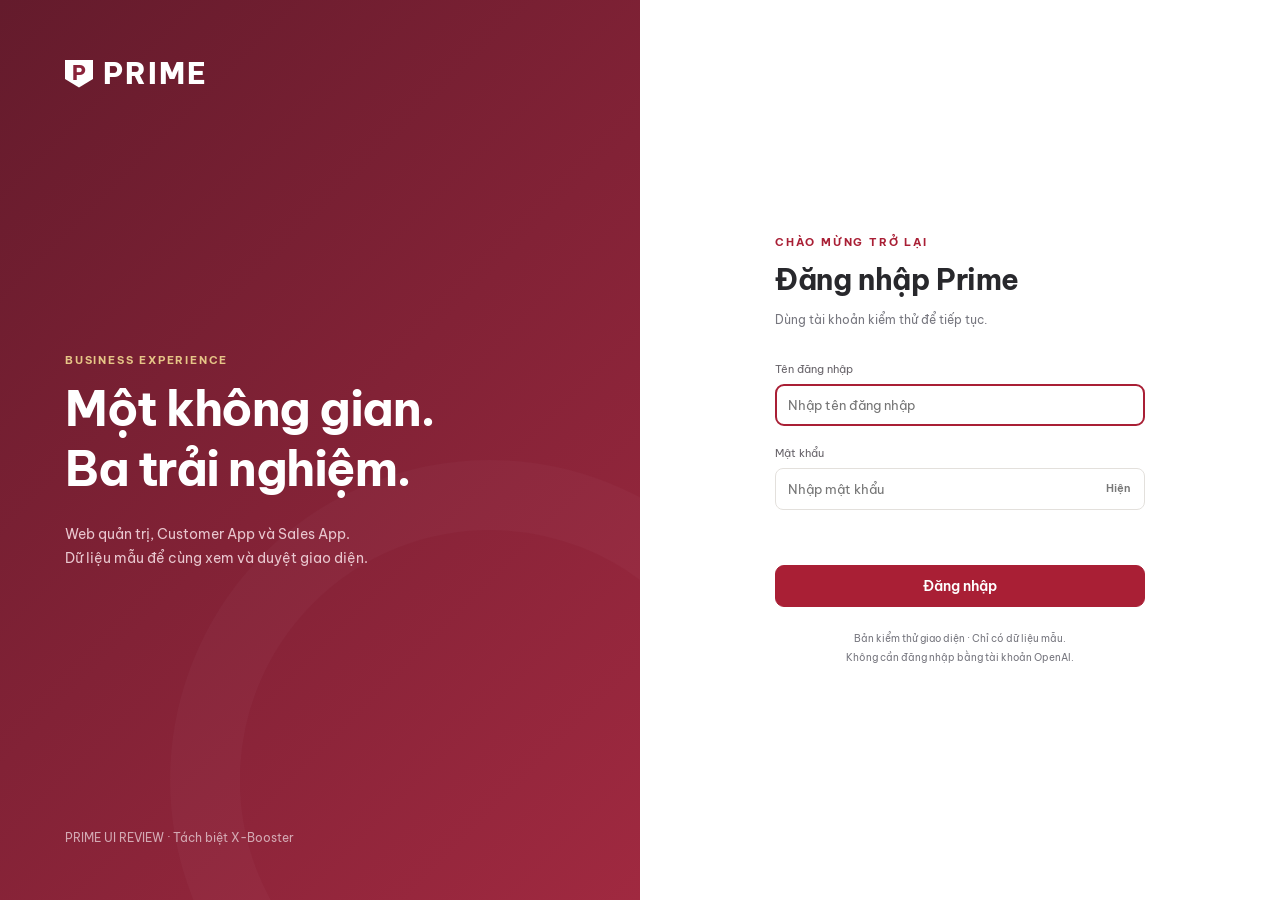
==== docs/index.html @ 3dc400ff "Add Prime Web, Customer and Sales UI with test login for static hosting" ====
<!doctype html><html lang="vi"><head><meta charset="utf-8"><meta name="viewport" content="width=device-width,initial-scale=1"><meta name="theme-color" content="#891829"><title>Prime · Duyệt giao diện</title><link rel="stylesheet" href="style.css"></head><body><div id="root"></div><div id="toast" role="status" aria-live="polite"></div><dialog id="modal"><div id="modal-content"></div></dialog><script type="module" src="auth.js"></script></body></html>
---- docs/style.css ----
@import url('https://fonts.googleapis.com/css2?family=Be+Vietnam+Pro:wght@400;450;500;550;600;650;700;750;800&display=swap');
:root{--red:#a91f35;--wine:#701c2d;--gold:#c29846;--ink:#28282c;--muted:#77777f;--line:#e9e7e6;--bg:#f6f5f3;--green:#28785f}*{box-sizing:border-box}body{margin:0;background:var(--bg);color:var(--ink);font:14px 'Be Vietnam Pro',sans-serif}button,input,select,textarea{font:inherit}button,a,input,select,textarea{outline-color:var(--red)}button{cursor:pointer}button{border:1px solid var(--line);background:white;color:inherit;border-radius:9px;padding:11px 16px;font-weight:550}button:hover{border-color:#c2a49d;background:#fcfaf8}button:disabled{cursor:default;opacity:.45}button.primary{background:var(--red);color:white;border-color:var(--red)}button.primary:hover{background:var(--wine)}button.ghost{border:0;background:transparent}button.icon{padding:10px;display:grid;place-items:center}svg.icon{width:19px;height:19px;stroke:currentColor;fill:none;stroke-width:1.7;stroke-linecap:round;stroke-linejoin:round;flex-shrink:0}h1,h2,h3,p{margin:0}h1{font-size:29px;letter-spacing:-1px;line-height:1.3}h2{font-size:18px;letter-spacing:-.4px}h3{font-size:15px}p{line-height:1.7;color:var(--muted)}small,.small{font-size:12px;color:var(--muted)}.eyebrow{font-size:11px;letter-spacing:1.8px;font-weight:700;text-transform:uppercase;color:var(--red);margin-bottom:9px}.shell{min-height:100vh;padding-left:232px}.sidebar{position:fixed;inset:0 auto 0 0;width:232px;background:white;border-right:1px solid var(--line);padding:28px 18px;z-index:20;display:flex;flex-direction:column;gap:8px}.brand{font-size:29px;font-weight:800;letter-spacing:2px;color:var(--red);display:flex;align-items:center;gap:10px}.brand-mark{width:28px;height:28px;background:var(--red);clip-path:polygon(0 0,100% 0,100% 70%,50% 100%,0 70%);color:white;font-size:20px;text-align:center;letter-spacing:0}.brand small{font-size:10px;letter-spacing:1px}.sidebar .suite{margin:27px 10px 10px;color:#a3a0a0;font-size:10px;letter-spacing:1.5px}.nav{display:flex;align-items:center;gap:12px;border:0;background:transparent;text-align:left;padding:13px 12px;font-size:12px;color:#69676b}.nav.active{background:#f9ecef;color:var(--red);font-weight:700}.side-foot{margin-top:auto;border-top:1px solid var(--line);padding:20px 8px 0;line-height:1.8}.side-foot span{display:inline-block;width:6px;height:6px;background:var(--gold);border-radius:100%;margin-right:5px}.topbar{height:78px;background:white;border-bottom:1px solid var(--line);display:flex;justify-content:space-between;align-items:center;padding:0 34px;gap:20px;position:sticky;top:0;z-index:10}.switcher{display:flex;background:#f3f1ee;border-radius:11px;padding:4px;gap:3px}.switcher button{border:0;background:transparent;padding:9px 15px;font-size:12px;display:flex;align-items:center;gap:8px}.switcher button.on{background:white;box-shadow:0 2px 8px #3020100a;color:var(--red)}.top-right{display:flex;gap:12px;align-items:center}.avatar{background:#f6ecec;border:1px solid #eadada;color:var(--wine);width:36px;height:36px;border-radius:50%;display:grid;place-items:center;font-size:12px;font-weight:700}.role{font-size:11px;color:var(--muted)}.content{max-width:1580px;padding:34px 38px 60px;margin:auto}.notice{font-size:11px;display:flex;align-items:center;gap:8px;padding:10px 14px;background:#faf4e8;border:1px solid #eee2c9;border-radius:8px;color:#806532;margin-bottom:26px}.heading{display:flex;justify-content:space-between;gap:20px;align-items:center;margin-bottom:26px}.heading p{margin-top:8px;font-size:12px}.actions{display:flex;align-items:center;gap:8px}.kpis{display:grid;grid-template-columns:repeat(4,minmax(0,1fr));gap:16px;margin-bottom:24px}.kpi{background:white;border:1px solid var(--line);border-radius:13px;padding:22px}.kpi .top{display:flex;justify-content:space-between;align-items:center;color:var(--muted);font-size:11px}.kpi .top svg{color:var(--gold)}.kpi strong{display:block;font-size:28px;letter-spacing:-1px;margin:16px 0 8px}.delta{font-size:11px;color:var(--green)}.grid{display:grid;grid-template-columns:1.55fr 1fr;gap:22px;margin-bottom:22px}.panel{border:1px solid var(--line);background:white;border-radius:14px;padding:24px;min-width:0;margin-bottom:22px}.grid>.panel{margin-bottom:0}.panel-head{display:flex;align-items:center;justify-content:space-between;gap:16px;margin-bottom:23px}.panel-head p{font-size:11px;margin-top:7px}.badge{display:inline-flex;font-size:10px;line-height:1.5;background:#faf2e1;color:#8b692d;padding:5px 9px;border-radius:5px;font-weight:550;white-space:nowrap}.badge.green{background:#edf7f1;color:var(--green)}.badge.red{background:#fbebee;color:var(--red)}.badge.gray{background:#f1f1f3;color:#71717a}.table-wrap{overflow:auto}table{width:100%;border-collapse:collapse;text-align:left;white-space:nowrap;font-size:12px}th{font-size:10px;font-weight:500;color:#8a8788;padding:14px 12px;border-bottom:1px solid var(--line);background:#faf9f7}td{padding:17px 12px;border-bottom:1px solid #f1efed}td small{display:block;margin-top:5px}td button{font-size:11px;padding:7px 11px}tbody tr:last-child td{border:0}.filters{display:flex;gap:10px;margin-bottom:20px;flex-wrap:wrap}.filters input{min-width:180px;flex:1}.filters select{min-width:150px}input,select,textarea{width:100%;border:1px solid #e3e0dc;border-radius:8px;background:white;padding:12px;color:var(--ink);min-width:0}textarea{min-height:85px;resize:vertical}label{display:flex;flex-direction:column;gap:8px;font-size:11px;color:#68646a}label input,label select,label textarea{font-size:13px;color:var(--ink)}.fields{display:grid;grid-template-columns:1fr 1fr;gap:20px}.fields .full{grid-column:1/-1}.form-actions{display:flex;justify-content:flex-end;gap:10px;margin-top:25px}.row{display:flex;gap:14px;align-items:center}.spread{justify-content:space-between}.stack{display:flex;flex-direction:column;gap:12px}.divider{border:0;border-top:1px solid var(--line);margin:22px 0}.tile{width:50px;height:50px;border:1px solid #0000000a;border-radius:7px;background-color:#eee9df;flex-shrink:0;overflow:hidden}.tile.marble{background:linear-gradient(133deg,transparent 43%,#cac4b730 44%,#aaa59466 44.3%,transparent 45%),linear-gradient(154deg,#f3f0e9 20%,#e7e4db 48%,#fcfaf5 70%)}.tile.cement{background:linear-gradient(120deg,#bdc0bc,#9b9e99,#b8b9b2)}.tile.sand{background:linear-gradient(120deg,#ece2cd,#d8c9ad,#e9dfcb)}.tile.nero{background:linear-gradient(130deg,transparent 45%,#c5c1b6 45.2%,transparent 46%),linear-gradient(35deg,#222829,#424345)}.tile.terrazzo{background:radial-gradient(ellipse at 20% 40%,#c2b39b 0 3%,transparent 5%),radial-gradient(ellipse at 70% 70%,#8c948e 0 4%,transparent 6%),#e5dfd2;background-size:24px 28px}.tile.beige{background:repeating-linear-gradient(5deg,#ded0b6 0px,#dacbb0 5px,#e7dac5 8px,#ded0b6 14px)}.tile.large{height:150px;width:100%;border-radius:10px}.product-cell{display:flex;gap:12px;align-items:center}.product-cell b{font-weight:600}.chart{width:100%;height:auto;display:block}.chart text{font-family:inherit;font-size:10px;fill:#929098}.legend{display:flex;gap:18px;font-size:11px;color:var(--muted);margin-top:12px}.dot{width:7px;height:7px;background:var(--red);display:inline-block;border-radius:50%;margin-right:5px}.dot.gold{background:var(--gold)}.progress{height:6px;border-radius:9px;background:#f1ece7;overflow:hidden;margin-top:9px}.progress i{display:block;background:linear-gradient(90deg,var(--red),var(--gold));height:100%;border-radius:9px}.rank{display:grid;grid-template-columns:24px 44px 1fr 40px;gap:12px;align-items:center;padding:14px 0;border-bottom:1px solid var(--line);font-size:12px}.rank .tile{width:40px;height:40px}.rank>span{color:#aaa;font-size:10px}.rank:last-child{border:0}.activity{display:flex;gap:13px;padding:13px 0;border-bottom:1px solid var(--line);font-size:12px}.activity .pin{background:#f5ede0;color:#967641;border-radius:8px;padding:10px;align-self:flex-start}.activity p{font-size:11px;margin-top:5px}.activity:last-child{border:0}.status-track{display:flex;gap:6px;margin:23px 0}.status-track div{flex:1;font-size:10px;color:#9a9394;border-top:3px solid #eee9e7;padding-top:10px}.status-track div.done{color:var(--red);border-color:var(--red)}.catalog{display:grid;grid-template-columns:repeat(3,minmax(0,1fr));gap:18px}.product-card{border:1px solid var(--line);background:white;border-radius:13px;padding:14px}.product-card h3{margin:16px 0 6px}.product-card p{font-size:11px}.product-card .row{margin-top:15px}.money{color:var(--red);font-weight:650}.hero{border-radius:16px;background:linear-gradient(115deg,#702433,#9a3448);padding:28px;color:white;position:relative;overflow:hidden;margin-bottom:24px}.hero:after{content:'';position:absolute;right:-45px;top:-110px;width:330px;height:330px;border:35px solid #ffffff08;border-radius:50%;pointer-events:none}.hero h2{font-size:24px;color:white;margin:8px 0}.hero p{color:#f1d9df;font-size:12px}.hero .eyebrow{color:#e5c58b}.hero button{margin-top:20px}.app-main{max-width:1050px;margin:auto}.mobile-nav{display:none}.app-nav{display:flex;gap:8px;margin-bottom:24px;overflow:auto}.app-nav button{white-space:nowrap;font-size:12px}.app-nav .on{background:#f8e9ec;color:var(--red);border-color:#edcdd3}.review-dock{position:fixed;bottom:20px;right:24px;z-index:22;background:#28282c;color:white;border:0;box-shadow:0 8px 25px #20202030;display:flex;gap:9px;align-items:center}.review-dock:hover{background:#444;color:white}.empty{text-align:center;padding:45px;color:var(--muted)}dialog{border:1px solid var(--line);border-radius:16px;padding:0;width:min(690px,calc(100% - 32px));max-height:88vh;box-shadow:0 25px 80px #0003}dialog::backdrop{background:#211b224d;backdrop-filter:blur(3px)}#modal-content{padding:28px}.modal-title{display:flex;justify-content:space-between;align-items:center;margin-bottom:24px}#toast{position:fixed;top:94px;right:25px;z-index:100;max-width:360px;padding:15px 20px;border-radius:10px;background:#263d32;color:white;box-shadow:0 8px 30px #0002;opacity:0;transform:translateY(-10px);transition:.2s;pointer-events:none;font-size:12px}#toast.show{opacity:1;transform:none}.photo-drop{border:1px dashed #c8b8a0;border-radius:12px;min-height:220px;display:flex;align-items:center;justify-content:center;flex-direction:column;gap:18px;background:#faf8f4;padding:18px;text-align:center}.photo-drop img{max-width:100%;max-height:260px;border-radius:8px}.review-tag{font-size:10px;border:1px solid #e9decf;border-radius:5px;color:#8b744b;padding:5px 8px}.app-brand{display:none}.menu-toggle{display:none}.summary-box{background:#faf7f1;padding:18px;border-radius:10px;font-size:12px;line-height:2}.cards3{display:grid;grid-template-columns:repeat(3,1fr);gap:18px}.visit-card{padding:20px;border:1px solid var(--line);border-radius:12px;background:white}.visit-card .row{margin-top:18px}.review-list article{border:1px solid var(--line);border-radius:10px;padding:16px;margin-top:12px}.review-list article p{margin:8px 0}.hint{padding:14px 16px;background:#f6f3ed;border-radius:9px;color:#877654;font-size:11px;line-height:1.7}.file-btn{cursor:pointer;display:inline-block;border:1px solid var(--line);background:white;padding:11px 16px;border-radius:8px;color:var(--ink)}.file-btn input{display:none}
@media(min-width:1700px){.content{padding-top:45px}}@media(max-width:1100px){.shell{padding-left:200px}.sidebar{width:200px}.content{padding:26px 24px 70px}.topbar{padding:0 24px}.topbar .role{display:none}.kpis{grid-template-columns:repeat(2,1fr)}.catalog{grid-template-columns:repeat(2,1fr)}.grid{grid-template-columns:1fr}.cards3{grid-template-columns:1fr 1fr}}
@media(max-width:700px){.shell{padding:0}.sidebar{transform:translateX(-100%);transition:.2s;box-shadow:10px 0 40px #0001}.sidebar.open{transform:none;width:240px}.topbar{height:68px;padding:0 12px;gap:8px}.menu-toggle{display:grid}.top-right .avatar,.top-right .review-tag{display:none}.switcher button{padding:9px 10px;font-size:10px;gap:5px}.switcher svg{width:16px;height:16px}.top-right{gap:0}.content{padding:22px 16px 100px}.heading{align-items:flex-start;gap:12px}.heading h1{font-size:23px}.heading p{font-size:11px}.heading .actions button{font-size:11px;padding:10px}.notice{font-size:10px;margin-bottom:20px;line-height:1.6}.kpis{gap:10px}.kpi{padding:16px}.kpi strong{font-size:24px;margin:13px 0 7px}.kpi .top{font-size:10px}.panel{padding:18px}.panel-head{align-items:flex-start}.panel-head h2{font-size:16px}.panel-head button{font-size:10px;padding:8px}.fields{grid-template-columns:1fr;gap:16px}.catalog{gap:10px}.product-card{padding:10px}.product-card h3{font-size:12px}.product-card .row{flex-wrap:wrap;gap:10px}.product-card button{padding:9px;font-size:11px}.tile.large{height:125px}.hero{padding:23px}.hero h2{font-size:22px}.app-nav{display:none}.mobile-nav{position:fixed;bottom:0;left:0;right:0;display:flex;background:white;border-top:1px solid var(--line);z-index:15;padding:9px 6px max(9px,env(safe-area-inset-bottom));justify-content:space-around}.mobile-nav button{border:0;background:transparent;font-size:9px;display:flex;flex-direction:column;align-items:center;gap:6px;padding:4px;color:var(--muted)}.mobile-nav button.on{color:var(--red)}.review-dock{bottom:82px;right:12px;padding:12px;border-radius:50%;font-size:0;gap:0}.review-dock svg{width:21px;height:21px}.web-mode .review-dock{bottom:20px}.cards3{grid-template-columns:1fr}.table-wrap{margin:0 -5px}.filters select{min-width:100px;flex:1}.filters input{flex-basis:100%}.status-track{overflow:auto}.status-track div{min-width:72px}.rank{gap:9px;grid-template-columns:20px 40px 1fr 30px}.rank b{font-size:11px}#modal-content{padding:20px}.summary-box .row{flex-wrap:wrap}.app-main .grid{gap:16px}}

.login-page{min-height:100vh;display:grid;grid-template-columns:1fr 1fr;background:white}.login-intro{background:linear-gradient(135deg,#641b2c,#a02940);padding:55px 65px;color:white;display:flex;flex-direction:column;justify-content:space-between;gap:65px;position:relative;overflow:hidden}.login-intro:after{content:'';width:500px;height:500px;border:70px solid #ffffff06;border-radius:50%;position:absolute;bottom:-200px;right:-170px;pointer-events:none}.login-intro .brand{color:white}.login-intro .brand-mark{background:white;color:#8a243a}.login-intro h1{font-size:48px;line-height:1.25;letter-spacing:-1.5px;margin-bottom:24px}.login-intro .eyebrow{color:#e6c587}.login-intro p{color:#e8c6ce}.login-intro small{color:#d3a9b3;position:relative;z-index:1}.login-form-wrap{display:grid;place-items:center;padding:40px}.login-card{width:100%;max-width:370px}.login-card h2{font-size:29px}.login-caption{font-size:12px;margin:12px 0 32px}.login-card label{margin-bottom:20px}.password-field{position:relative}.password-field input{padding-right:58px}.password-field button{position:absolute;right:5px;top:5px;padding:8px 10px;font-size:11px;border:0;background:transparent;color:#777}.login-submit{width:100%;margin-top:5px}.login-note{margin-top:22px;font-size:10px;text-align:center;line-height:1.9}#login-error{font-size:12px;color:var(--red);min-height:20px;margin-bottom:10px}.test-logout{position:fixed;right:18px;bottom:18px;z-index:18;font-size:10px;padding:8px 10px}.review-dock{bottom:62px}@media(max-width:700px){.login-page{grid-template-columns:1fr}.login-intro{padding:25px;gap:32px}.login-intro h1{font-size:29px;margin:10px 0}.login-intro p{font-size:11px}.login-intro small{display:none}.login-form-wrap{padding:30px 25px 50px}.login-card h2{font-size:25px}.test-logout{bottom:78px;right:auto;left:12px}.review-dock,.web-mode .review-dock{bottom:78px}.web-mode .test-logout{bottom:18px}.web-mode .review-dock{bottom:18px}}
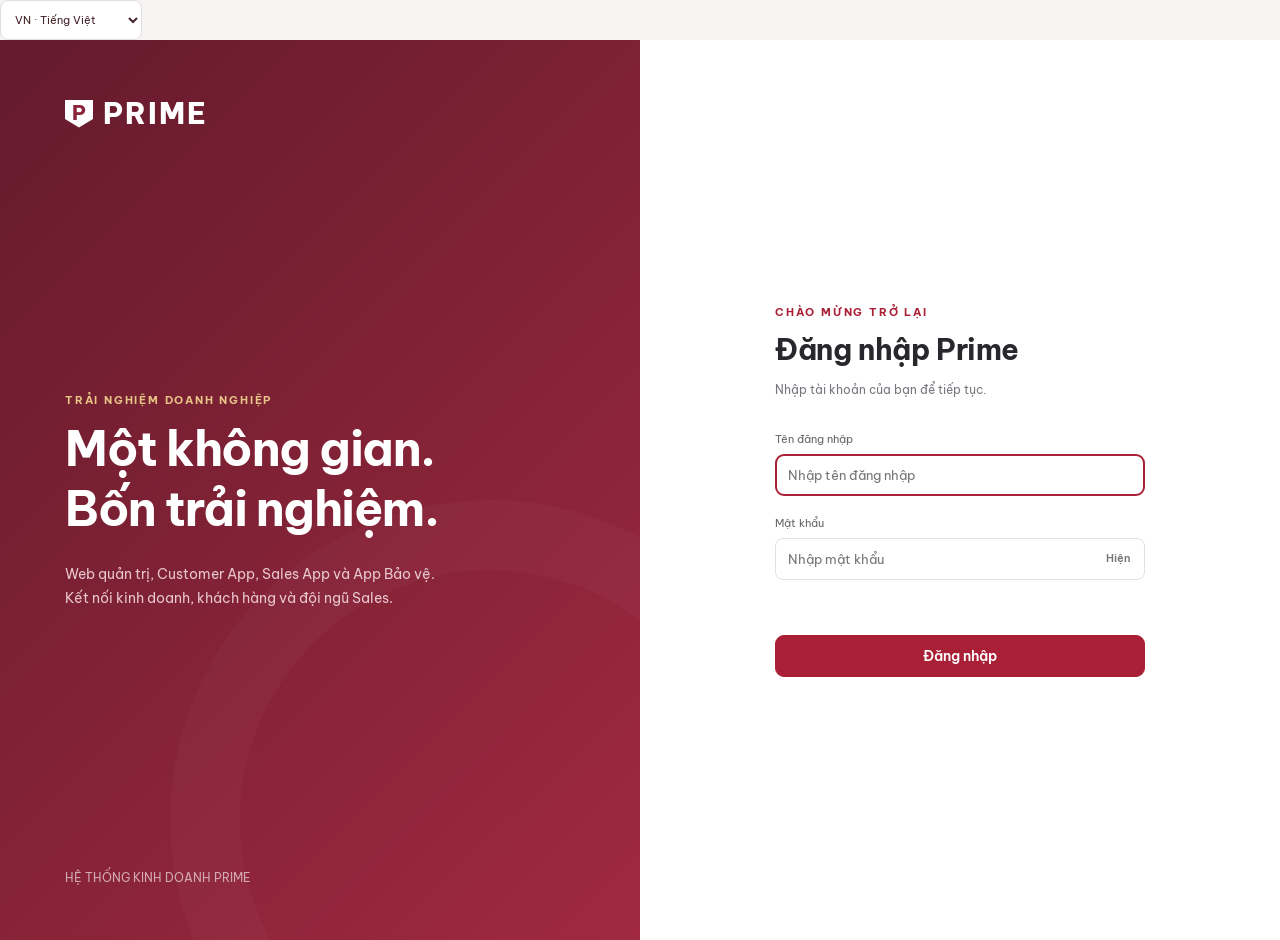
==== commit 8f330bfa: "Complete Prime export workflow and add VN EN TH localization" ====
--- a/docs/index.html
+++ b/docs/index.html
@@ -1 +1 @@
-<!doctype html><html lang="vi"><head><meta charset="utf-8"><meta name="viewport" content="width=device-width,initial-scale=1"><meta name="theme-color" content="#891829"><title>Prime · Duyệt giao diện</title><link rel="stylesheet" href="style.css"></head><body><div id="root"></div><div id="toast" role="status" aria-live="polite"></div><dialog id="modal"><div id="modal-content"></div></dialog><script type="module" src="auth.js"></script></body></html>
+<!doctype html><html lang="vi"><head><meta charset="utf-8"><meta name="viewport" content="width=device-width,initial-scale=1"><meta name="theme-color" content="#891829"><title>Prime · Hệ thống kinh doanh</title><link rel="stylesheet" href="style.css?v=22"></head><body><div id="root"></div><div id="toast" role="status" aria-live="polite"></div><dialog id="modal"><div id="modal-content"></div></dialog><script src="vendor/xlsx.full.min.js"></script><script type="module" src="auth.js?v=22"></script></body></html>
--- a/docs/style.css
+++ b/docs/style.css
@@ -4,3 +4,22 @@
 @media(max-width:700px){.shell{padding:0}.sidebar{transform:translateX(-100%);transition:.2s;box-shadow:10px 0 40px #0001}.sidebar.open{transform:none;width:240px}.topbar{height:68px;padding:0 12px;gap:8px}.menu-toggle{display:grid}.top-right .avatar,.top-right .review-tag{display:none}.switcher button{padding:9px 10px;font-size:10px;gap:5px}.switcher svg{width:16px;height:16px}.top-right{gap:0}.content{padding:22px 16px 100px}.heading{align-items:flex-start;gap:12px}.heading h1{font-size:23px}.heading p{font-size:11px}.heading .actions button{font-size:11px;padding:10px}.notice{font-size:10px;margin-bottom:20px;line-height:1.6}.kpis{gap:10px}.kpi{padding:16px}.kpi strong{font-size:24px;margin:13px 0 7px}.kpi .top{font-size:10px}.panel{padding:18px}.panel-head{align-items:flex-start}.panel-head h2{font-size:16px}.panel-head button{font-size:10px;padding:8px}.fields{grid-template-columns:1fr;gap:16px}.catalog{gap:10px}.product-card{padding:10px}.product-card h3{font-size:12px}.product-card .row{flex-wrap:wrap;gap:10px}.product-card button{padding:9px;font-size:11px}.tile.large{height:125px}.hero{padding:23px}.hero h2{font-size:22px}.app-nav{display:none}.mobile-nav{position:fixed;bottom:0;left:0;right:0;display:flex;background:white;border-top:1px solid var(--line);z-index:15;padding:9px 6px max(9px,env(safe-area-inset-bottom));justify-content:space-around}.mobile-nav button{border:0;background:transparent;font-size:9px;display:flex;flex-direction:column;align-items:center;gap:6px;padding:4px;color:var(--muted)}.mobile-nav button.on{color:var(--red)}.review-dock{bottom:82px;right:12px;padding:12px;border-radius:50%;font-size:0;gap:0}.review-dock svg{width:21px;height:21px}.web-mode .review-dock{bottom:20px}.cards3{grid-template-columns:1fr}.table-wrap{margin:0 -5px}.filters select{min-width:100px;flex:1}.filters input{flex-basis:100%}.status-track{overflow:auto}.status-track div{min-width:72px}.rank{gap:9px;grid-template-columns:20px 40px 1fr 30px}.rank b{font-size:11px}#modal-content{padding:20px}.summary-box .row{flex-wrap:wrap}.app-main .grid{gap:16px}}
 
 .login-page{min-height:100vh;display:grid;grid-template-columns:1fr 1fr;background:white}.login-intro{background:linear-gradient(135deg,#641b2c,#a02940);padding:55px 65px;color:white;display:flex;flex-direction:column;justify-content:space-between;gap:65px;position:relative;overflow:hidden}.login-intro:after{content:'';width:500px;height:500px;border:70px solid #ffffff06;border-radius:50%;position:absolute;bottom:-200px;right:-170px;pointer-events:none}.login-intro .brand{color:white}.login-intro .brand-mark{background:white;color:#8a243a}.login-intro h1{font-size:48px;line-height:1.25;letter-spacing:-1.5px;margin-bottom:24px}.login-intro .eyebrow{color:#e6c587}.login-intro p{color:#e8c6ce}.login-intro small{color:#d3a9b3;position:relative;z-index:1}.login-form-wrap{display:grid;place-items:center;padding:40px}.login-card{width:100%;max-width:370px}.login-card h2{font-size:29px}.login-caption{font-size:12px;margin:12px 0 32px}.login-card label{margin-bottom:20px}.password-field{position:relative}.password-field input{padding-right:58px}.password-field button{position:absolute;right:5px;top:5px;padding:8px 10px;font-size:11px;border:0;background:transparent;color:#777}.login-submit{width:100%;margin-top:5px}.login-note{margin-top:22px;font-size:10px;text-align:center;line-height:1.9}#login-error{font-size:12px;color:var(--red);min-height:20px;margin-bottom:10px}.test-logout{position:fixed;right:18px;bottom:18px;z-index:18;font-size:10px;padding:8px 10px}.review-dock{bottom:62px}@media(max-width:700px){.login-page{grid-template-columns:1fr}.login-intro{padding:25px;gap:32px}.login-intro h1{font-size:29px;margin:10px 0}.login-intro p{font-size:11px}.login-intro small{display:none}.login-form-wrap{padding:30px 25px 50px}.login-card h2{font-size:25px}.test-logout{bottom:78px;right:auto;left:12px}.review-dock,.web-mode .review-dock{bottom:78px}.web-mode .test-logout{bottom:18px}.web-mode .review-dock{bottom:18px}}
+.scope-controls{display:flex;gap:16px;flex-wrap:wrap;margin-bottom:20px;padding:18px 20px;background:white;border:1px solid var(--line);border-radius:12px}.scope-controls label{min-width:210px}.scope-controls select:disabled{opacity:1;color:var(--ink);background:#f7f5f2;cursor:not-allowed}.module-filter-panel{display:flex;gap:12px;align-items:flex-end;flex-wrap:wrap;margin-bottom:26px;padding:18px;background:white;border:1px solid var(--line);border-radius:12px}.module-filter-panel label{flex:1;min-width:135px}.module-filter-panel .module-search{flex:2;min-width:200px}.module-filter-panel>button{white-space:nowrap;min-height:43px}@media(max-width:700px){.scope-controls{padding:14px;gap:12px}.scope-controls label{flex:1;min-width:0}.module-filter-panel{padding:14px;gap:12px}.module-filter-panel .module-search{flex-basis:100%;min-width:0}.module-filter-panel label{min-width:calc(50% - 12px)}.module-filter-panel>button{width:100%}}
+.order-editor{scroll-margin-top:90px}.po-split{display:grid;grid-template-columns:minmax(210px,.7fr) minmax(0,1.3fr);gap:26px}.po-image-pane{padding:22px;border:1px dashed #d8c1a1;border-radius:12px;background:#faf8f4;display:flex;flex-direction:column;align-items:flex-start;gap:16px;min-height:450px}.po-image-pane p{font-size:12px}.po-image-pane.dragover{background:#f8edda;border-color:var(--red)}#order-image-preview{width:100%}#order-image-preview img{width:100%;max-height:420px;object-fit:contain;border-radius:9px}#order-image-preview small{display:block;overflow-wrap:anywhere}.po-quick{display:grid;grid-template-columns:1fr 1fr;gap:18px;background:#fff8e8;border-radius:12px;padding:18px;margin:18px 0}.po-quick b{display:block;font-size:12px;margin-top:6px}.po-quick p{grid-column:1/-1;font-size:12px}.po-line{display:grid;grid-template-columns:1fr 1fr 32px;gap:18px 12px;padding:20px;border:1px solid var(--line);border-radius:12px;margin-top:20px}.po-sku{grid-column:1/-1}.po-line .conversion{grid-column:1/-1;font-size:11px;line-height:1.8}.po-line .conversion p{font-size:11px;margin-top:6px}.po-line .conversion .po-shortage,.po-error{color:#ac263b}.po-remove{align-self:end;width:32px;height:42px;padding:0}.po-total{font-size:18px;text-align:right;margin:24px 0}.po-total b{font-weight:700}.po-error{font-size:12px;min-height:1px;margin-top:10px}#web-order-form>.form-actions{border-top:1px solid var(--line);padding-top:20px}.po-line input[readonly]{background:#faf9f7}@media(max-width:850px){.po-split{grid-template-columns:1fr}.po-image-pane{min-height:180px}.po-image-pane img{max-height:220px}}@media(max-width:450px){.po-quick{grid-template-columns:1fr}.po-line{padding:14px;gap:14px 9px}.po-quick b{font-size:12px}.po-total{font-size:16px}}
+/* Dedicated gate operations experience. */
+.guard-heading{display:flex;align-items:center;justify-content:space-between;gap:16px;margin:12px 0 28px}.guard-heading h1{font-size:30px}.guard-stats{display:grid;grid-template-columns:repeat(4,1fr);gap:14px}.guard-stats .panel{padding:20px}.guard-stats strong{display:block;font-size:34px;margin-top:8px}.guard-shortcuts{display:flex;gap:12px;margin:22px 0}.guard-section{margin:28px 0 16px}.guard-cards{display:grid;grid-template-columns:repeat(2,minmax(0,1fr));gap:16px}.guard-card{background:#fff;border:1px solid var(--border,#e7e2de);border-radius:16px;padding:22px}.guard-card h2{margin:20px 0 8px}.guard-card>.row:last-child{margin-top:18px}.guard-form-grid{display:grid;grid-template-columns:1fr 1fr;gap:22px}.guard-form-grid .full{grid-column:1/-1}.guard-photo{border:1px dashed #c7b18c;border-radius:12px;padding:18px;display:flex;flex-direction:column;gap:12px;margin:20px 0}.guard-photo input{max-width:100%}.guard-photo img{height:180px;max-width:100%;object-fit:contain;border-radius:8px}.guard-line{display:grid;grid-template-columns:1fr 110px;gap:8px;margin:18px 0;padding:14px;background:#faf8f5;border-radius:10px}.guard-line small{grid-column:1}.guard-line input{grid-column:2;grid-row:1/3;width:100%}.guard-alert{background:#fff0ef;color:#a31c31;padding:12px;border-radius:8px;margin:12px 0}.guard-check{display:flex;align-items:center;gap:12px;margin-top:22px}.guard-check input{width:20px;height:20px}.guard-filters{display:flex;gap:12px;margin:20px 0}.guard-filters input{flex:1;min-width:0}.guard-detail-photos{display:flex;gap:10px;flex-wrap:wrap}.guard-detail-photos img{max-width:180px;max-height:180px;object-fit:contain}.guard-mode .app-main{max-width:1250px}.guard-mode .mobile-nav button{min-width:0}.guard-mode #guard-exit>label:not(.guard-photo){margin:20px 0}.guard-mode .review-dock{display:none}.topbar .switcher{flex-shrink:1}.topbar .switcher button{white-space:nowrap}
+@media(max-width:1100px){.topbar .switcher button{padding:10px;font-size:11px}.topbar .top-right .role{display:none}}
+@media(max-width:700px){.guard-stats{grid-template-columns:1fr 1fr}.guard-cards,.guard-form-grid{grid-template-columns:1fr}.guard-heading{align-items:flex-start}.guard-heading h1{font-size:25px}.guard-heading .badge{display:none}.guard-form-grid .full{grid-column:auto}.guard-filters{flex-wrap:wrap}.guard-filters input{flex-basis:100%}.guard-shortcuts button{flex:1;padding:12px 8px}.guard-mode .panel{padding:18px}.guard-mode .content{padding-bottom:95px}.topbar .switcher{overflow-x:auto;max-width:calc(100vw - 105px)}.topbar .switcher button{flex-shrink:0}.guard-photo{margin:10px 0}.guard-card{padding:18px}.guard-mode .mobile-nav{display:grid;grid-template-columns:repeat(5,1fr)}.guard-mode .mobile-nav button{font-size:10px}}
+.admin-filter{display:flex;align-items:end;gap:12px;flex-wrap:wrap;margin:20px 0}.admin-filter input{min-width:180px;flex:1}.admin-filter label{font-size:12px}.admin-filter label input{min-width:130px}.permission-matrix{margin-top:20px;max-height:52vh;overflow:auto}.permission-matrix th{position:sticky;top:0;background:#f7f4f0}.permission-matrix input[type=checkbox]{width:20px;height:20px;accent-color:#ad1f37}.admin-role-picks{border:1px solid #e5dfd9;border-radius:10px;padding:18px;display:grid;grid-template-columns:1fr 1fr;gap:12px}.admin-role-picks label{display:flex;align-items:center;gap:10px}.admin-role-picks input{width:18px;height:18px}#admin-error{color:#ad1f37;margin:16px 0}#prime-user{max-width:145px;font-size:12px;padding:8px}.notification-bell{position:relative;display:grid;place-items:center;width:42px;height:42px;padding:8px;border-radius:12px;flex-shrink:0;color:#ad1f37}.notification-bell span{position:absolute;top:-5px;right:-5px;background:#ad1f37;color:white;border-radius:12px;min-width:18px;font-size:10px;padding:2px 4px}.notification-list{display:grid;gap:12px;margin-top:18px;max-height:65vh;overflow:auto}.notification-item{padding:18px;border:1px solid #eee6df;border-radius:12px}.notification-item.unread{background:#fff8ef;border-left:3px solid #ad1f37}.notification-item.read{background:#fafafa}.notification-item p{margin:8px 0}.notification-item button{margin-top:12px}#stock-import-content>.fields{margin-top:18px}#stock-import-preview{margin-top:20px}.topbar .top-right .role{display:none}.topbar .switcher button{font-size:11px;padding:10px}
+@media(max-width:700px){.topbar .switcher{max-width:calc(100vw - 170px)}#prime-user{max-width:85px;font-size:10px}.notification-bell{width:34px;height:34px}.topbar .top-right{gap:6px}.topbar .avatar{display:none}.admin-role-picks{grid-template-columns:1fr}.admin-filter{align-items:stretch}.admin-filter>input{width:100%;flex-basis:100%}.permission-matrix td,.permission-matrix th{padding:10px}.notification-item{padding:12px}}
+.ex-panel{margin:22px 0}.ex-panel>h2{margin-bottom:18px}.ex-filter{display:flex;align-items:end;gap:12px;flex-wrap:wrap;margin:20px 0}.ex-filter>input{flex:1;min-width:200px}.ex-filter label{font-size:12px}.ex-summary{display:grid;grid-template-columns:repeat(2,minmax(0,1fr));gap:18px;background:#faf7f1;padding:20px;border-radius:12px;margin-bottom:20px}.ex-summary b,.ex-summary small{display:block}.ex-summary small{margin-bottom:7px}.ex-line,.ex-material,.ex-batch,.ex-container,.ex-purchase,.ex-load{border:1px solid #e7dfd6;padding:18px;border-radius:12px;margin:16px 0}.ex-convert{padding:12px;background:#faf8f4;border-radius:8px;font-size:12px}.ex-check{display:flex;align-items:center;gap:10px}.ex-check input{width:20px;height:20px}.ex-error{color:#a51f38;padding-top:12px}.ex-warning{padding:14px;background:#fff3da;color:#78540e;border-radius:10px;margin:12px 0}.ex-history{display:grid;gap:14px}.ex-history article{border-left:2px solid #cba762;padding:8px 14px}.ex-history small{display:block;margin-top:6px}#ex-form .full{grid-column:1/-1}#ex-print-area h1{color:#a51f38}.ex-print-frame{position:fixed;left:-10000px;width:1100px;height:900px}.ex-panel .actions{flex-wrap:wrap;margin:12px 0}.modal-title+h2{margin-top:12px}
+@media(max-width:700px){.ex-summary{grid-template-columns:1fr;padding:16px}.ex-filter{align-items:stretch}.ex-filter>input{flex-basis:100%}.ex-filter label{flex:1;min-width:130px}.ex-panel .actions button{flex:1;min-width:125px}.ex-line,.ex-material,.ex-batch,.ex-container{padding:12px}.ex-filter select{max-width:100%}#ex-form .fields{grid-template-columns:1fr}}
+.language-control{display:inline-flex;align-items:center;flex:0 0 auto}
+.language-control select{width:142px;min-height:40px;padding:8px 28px 8px 10px;font:inherit;border:1px solid #e4dddd;border-radius:8px;background-color:#fff;color:#432329}
+.sr-only{position:absolute;width:1px;height:1px;padding:0;margin:-1px;overflow:hidden;clip:rect(0,0,0,0);white-space:nowrap;border:0}
+body>.language-control{position:fixed;top:18px;right:22px;z-index:100}
+html[lang=th] body{font-family:Arial,'Noto Sans Thai',Tahoma,sans-serif;line-height:1.55}
+@media(max-width:700px){.language-control select{width:105px;font-size:12px;min-height:38px}.top-right{gap:6px}.topbar{gap:8px}.top-right .language-control{display:inline-flex}body>.language-control{top:10px;right:12px}}
+.i18n-file-native{position:absolute!important;width:1px!important;height:1px!important;opacity:0!important;padding:0!important;min-height:0!important}
+.i18n-file-button{align-self:flex-start;margin-top:6px}
+.i18n-file-name{font-size:12px;overflow-wrap:anywhere;color:#75666a}
